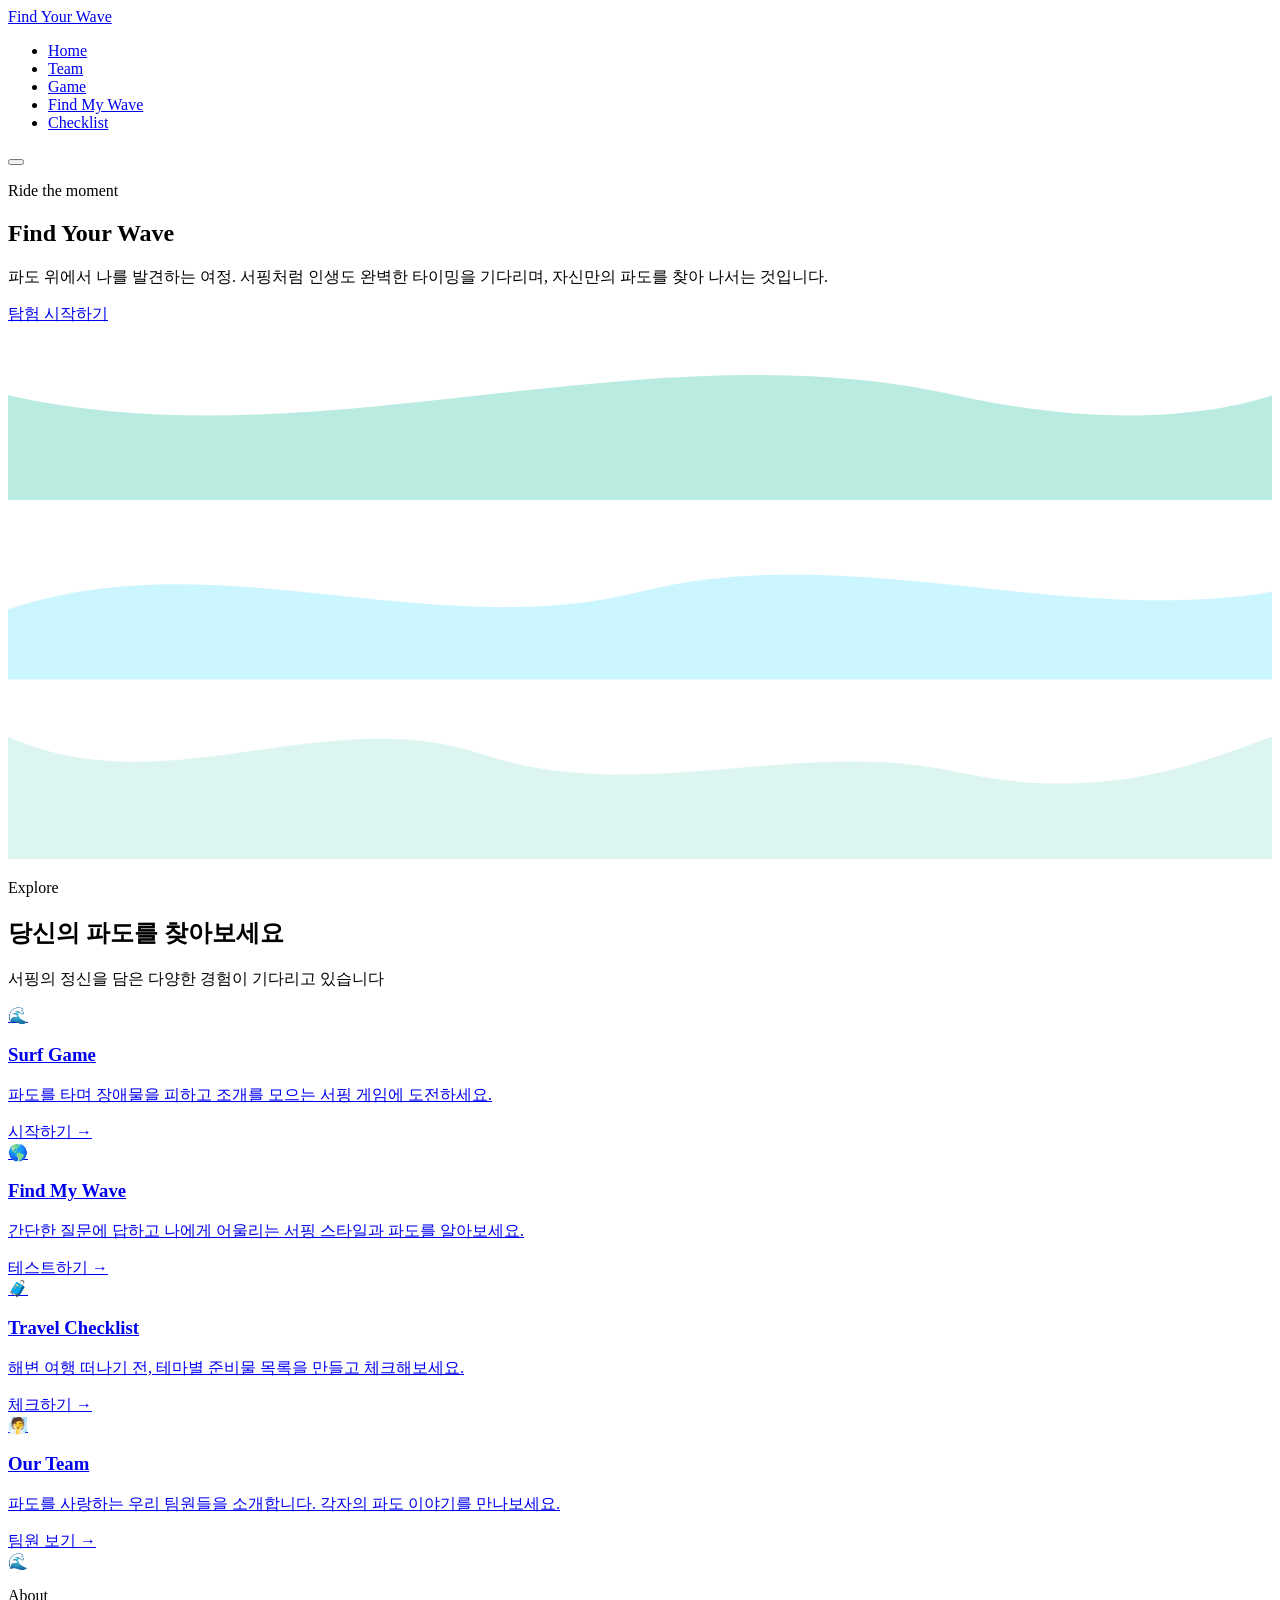
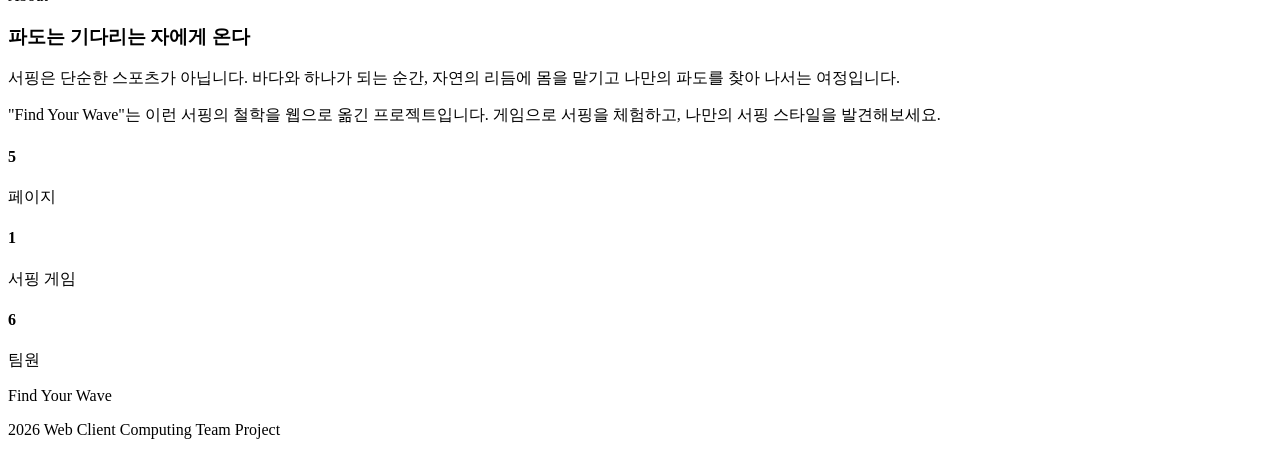
==== index.html @ 276f17b8 "Add files via upload" ====
<!DOCTYPE html>
<html lang="ko">
<head>
  <meta charset="UTF-8">
  <meta name="viewport" content="width=device-width, initial-scale=1.0">
  <title>Find Your Wave</title>
  <link rel="stylesheet" href="css/style.css">
</head>
<body>

  <!-- Navigation -->
  <nav class="navbar">
    <a href="index.html" class="nav-logo">Find Your Wave</a>
    <ul class="nav-links">
      <li><a href="index.html" class="active">Home</a></li>
      <li><a href="team.html">Team</a></li>
      <li><a href="game.html">Game</a></li>
      <li><a href="form.html">Find My Wave</a></li>
      <li><a href="checklist.html">Checklist</a></li>
    </ul>
    <button class="hamburger" aria-label="메뉴 열기">
      <span></span>
      <span></span>
      <span></span>
    </button>
  </nav>

  <!-- Hero -->
  <section class="hero">
    <div class="hero-content">
      <p class="hero-subtitle">Ride the moment</p>
      <h1 class="hero-title">Find Your Wave</h1>
      <p class="hero-desc">
        파도 위에서 나를 발견하는 여정. 서핑처럼 인생도 완벽한 타이밍을 기다리며, 자신만의 파도를 찾아 나서는 것입니다.
      </p>
      <a href="#explore" class="hero-cta">탐험 시작하기</a>
    </div>
    <div class="wave-container">
      <div class="wave">
        <svg viewBox="0 0 1440 200" preserveAspectRatio="none">
          <path fill="rgba(26,188,156,0.3)" d="M0,80 C360,160 720,0 1080,80 C1260,120 1380,100 1440,80 L1440,200 L0,200 Z"/>
        </svg>
      </div>
      <div class="wave">
        <svg viewBox="0 0 1440 200" preserveAspectRatio="none">
          <path fill="rgba(0,210,255,0.2)" d="M0,120 C240,40 480,160 720,100 C960,40 1200,140 1440,100 L1440,200 L0,200 Z"/>
        </svg>
      </div>
      <div class="wave">
        <svg viewBox="0 0 1440 200" preserveAspectRatio="none">
          <path fill="rgba(26,188,156,0.15)" d="M0,60 C180,140 360,20 540,80 C720,140 900,60 1080,100 C1260,140 1380,80 1440,60 L1440,200 L0,200 Z"/>
        </svg>
      </div>
    </div>
  </section>

  <!-- Features -->
  <section class="features" id="explore">
    <div class="section">
      <div class="section-header">
        <p class="section-tag">Explore</p>
        <h2 class="section-title">당신의 파도를 찾아보세요</h2>
        <p class="section-desc">서핑의 정신을 담은 다양한 경험이 기다리고 있습니다</p>
      </div>
      <div class="feature-grid">
        <a href="game.html" class="feature-card">
          <div class="feature-icon">&#127754;</div>
          <h3>Surf Game</h3>
          <p>파도를 타며 장애물을 피하고 조개를 모으는 서핑 게임에 도전하세요.</p>
          <span class="feature-link">시작하기 &rarr;</span>
        </a>
        <a href="form.html" class="feature-card">
          <div class="feature-icon">&#127758;</div>
          <h3>Find My Wave</h3>
          <p>간단한 질문에 답하고 나에게 어울리는 서핑 스타일과 파도를 알아보세요.</p>
          <span class="feature-link">테스트하기 &rarr;</span>
        </a>
        <a href="checklist.html" class="feature-card">
          <div class="feature-icon">&#129523;</div>
          <h3>Travel Checklist</h3>
          <p>해변 여행 떠나기 전, 테마별 준비물 목록을 만들고 체크해보세요.</p>
          <span class="feature-link">체크하기 &rarr;</span>
        </a>
        <a href="team.html" class="feature-card">
          <div class="feature-icon">&#129494;</div>
          <h3>Our Team</h3>
          <p>파도를 사랑하는 우리 팀원들을 소개합니다. 각자의 파도 이야기를 만나보세요.</p>
          <span class="feature-link">팀원 보기 &rarr;</span>
        </a>
      </div>
    </div>
  </section>

  <!-- About Section -->
  <section class="about-section">
    <div class="section">
      <div class="about-content">
        <div class="about-visual">
          <div class="about-visual-text">&#127754;</div>
        </div>
        <div class="about-text">
          <p class="section-tag">About</p>
          <h3>파도는 기다리는 자에게 온다</h3>
          <p>
            서핑은 단순한 스포츠가 아닙니다. 바다와 하나가 되는 순간, 자연의 리듬에 몸을 맡기고 나만의 파도를 찾아 나서는 여정입니다.
          </p>
          <p>
            "Find Your Wave"는 이런 서핑의 철학을 웹으로 옮긴 프로젝트입니다. 게임으로 서핑을 체험하고, 나만의 서핑 스타일을 발견해보세요.
          </p>
          <div class="about-stats">
            <div class="stat-item">
              <h4>5</h4>
              <p>페이지</p>
            </div>
            <div class="stat-item">
              <h4>1</h4>
              <p>서핑 게임</p>
            </div>
            <div class="stat-item">
              <h4>6</h4>
              <p>팀원</p>
            </div>
          </div>
        </div>
      </div>
    </div>
  </section>

  <!-- Footer -->
  <footer class="footer">
    <p class="footer-logo">Find Your Wave</p>
    <p class="footer-text">2026 Web Client Computing Team Project</p>
  </footer>

  <script>
    // Hamburger menu toggle
    const hamburger = document.querySelector('.hamburger');
    const navLinks = document.querySelector('.nav-links');

    hamburger.addEventListener('click', function () {
      hamburger.classList.toggle('active');
      navLinks.classList.toggle('open');
    });

    // Close menu on link click
    document.querySelectorAll('.nav-links a').forEach(function (link) {
      link.addEventListener('click', function () {
        hamburger.classList.remove('active');
        navLinks.classList.remove('open');
      });
    });
  </script>

</body>
</html>
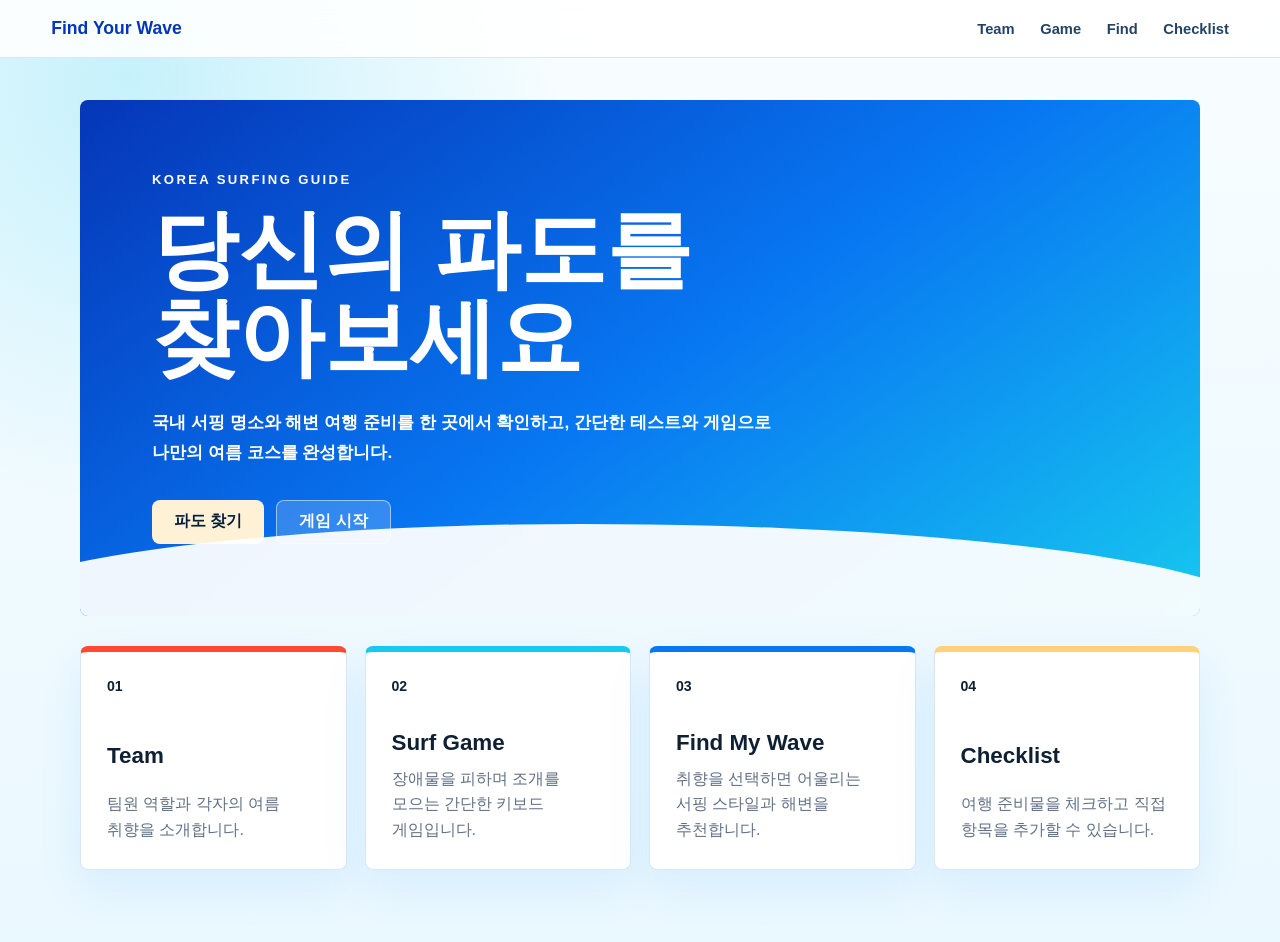
==== commit 73251ddf: "Add surfing guide project layout" ====
--- a/index.html
+++ b/index.html
@@ -3,153 +3,56 @@
 <head>
   <meta charset="UTF-8">
   <meta name="viewport" content="width=device-width, initial-scale=1.0">
-  <title>Find Your Wave</title>
-  <link rel="stylesheet" href="css/style.css">
+  <title>대한민국 서핑 가이드</title>
+  <link rel="stylesheet" href="assets/css/shared.css">
 </head>
 <body>
+  <header class="topbar">
+    <a class="brand" href="index.html">Find Your Wave</a>
+    <nav class="nav-links" aria-label="주요 메뉴">
+      <a href="pages/team.html">Team</a>
+      <a href="pages/game.html">Game</a>
+      <a href="pages/form.html">Find</a>
+      <a href="pages/checklist.html">Checklist</a>
+    </nav>
+  </header>
 
-  <!-- Navigation -->
-  <nav class="navbar">
-    <a href="index.html" class="nav-logo">Find Your Wave</a>
-    <ul class="nav-links">
-      <li><a href="index.html" class="active">Home</a></li>
-      <li><a href="team.html">Team</a></li>
-      <li><a href="game.html">Game</a></li>
-      <li><a href="form.html">Find My Wave</a></li>
-      <li><a href="checklist.html">Checklist</a></li>
-    </ul>
-    <button class="hamburger" aria-label="메뉴 열기">
-      <span></span>
-      <span></span>
-      <span></span>
-    </button>
-  </nav>
+  <main class="shell home-shell">
+    <section class="hero-panel">
+      <p class="eyebrow">Korea Surfing Guide</p>
+      <h1>당신의 파도를 찾아보세요</h1>
+      <p>
+        국내 서핑 명소와 해변 여행 준비를 한 곳에서 확인하고,
+        간단한 테스트와 게임으로 나만의 여름 코스를 완성합니다.
+      </p>
+      <div class="hero-actions">
+        <a class="primary-btn" href="pages/form.html">파도 찾기</a>
+        <a class="ghost-btn" href="pages/game.html">게임 시작</a>
+      </div>
+    </section>
 
-  <!-- Hero -->
-  <section class="hero">
-    <div class="hero-content">
-      <p class="hero-subtitle">Ride the moment</p>
-      <h1 class="hero-title">Find Your Wave</h1>
-      <p class="hero-desc">
-        파도 위에서 나를 발견하는 여정. 서핑처럼 인생도 완벽한 타이밍을 기다리며, 자신만의 파도를 찾아 나서는 것입니다.
-      </p>
-      <a href="#explore" class="hero-cta">탐험 시작하기</a>
-    </div>
-    <div class="wave-container">
-      <div class="wave">
-        <svg viewBox="0 0 1440 200" preserveAspectRatio="none">
-          <path fill="rgba(26,188,156,0.3)" d="M0,80 C360,160 720,0 1080,80 C1260,120 1380,100 1440,80 L1440,200 L0,200 Z"/>
-        </svg>
-      </div>
-      <div class="wave">
-        <svg viewBox="0 0 1440 200" preserveAspectRatio="none">
-          <path fill="rgba(0,210,255,0.2)" d="M0,120 C240,40 480,160 720,100 C960,40 1200,140 1440,100 L1440,200 L0,200 Z"/>
-        </svg>
-      </div>
-      <div class="wave">
-        <svg viewBox="0 0 1440 200" preserveAspectRatio="none">
-          <path fill="rgba(26,188,156,0.15)" d="M0,60 C180,140 360,20 540,80 C720,140 900,60 1080,100 C1260,140 1380,80 1440,60 L1440,200 L0,200 Z"/>
-        </svg>
-      </div>
-    </div>
-  </section>
-
-  <!-- Features -->
-  <section class="features" id="explore">
-    <div class="section">
-      <div class="section-header">
-        <p class="section-tag">Explore</p>
-        <h2 class="section-title">당신의 파도를 찾아보세요</h2>
-        <p class="section-desc">서핑의 정신을 담은 다양한 경험이 기다리고 있습니다</p>
-      </div>
-      <div class="feature-grid">
-        <a href="game.html" class="feature-card">
-          <div class="feature-icon">&#127754;</div>
-          <h3>Surf Game</h3>
-          <p>파도를 타며 장애물을 피하고 조개를 모으는 서핑 게임에 도전하세요.</p>
-          <span class="feature-link">시작하기 &rarr;</span>
-        </a>
-        <a href="form.html" class="feature-card">
-          <div class="feature-icon">&#127758;</div>
-          <h3>Find My Wave</h3>
-          <p>간단한 질문에 답하고 나에게 어울리는 서핑 스타일과 파도를 알아보세요.</p>
-          <span class="feature-link">테스트하기 &rarr;</span>
-        </a>
-        <a href="checklist.html" class="feature-card">
-          <div class="feature-icon">&#129523;</div>
-          <h3>Travel Checklist</h3>
-          <p>해변 여행 떠나기 전, 테마별 준비물 목록을 만들고 체크해보세요.</p>
-          <span class="feature-link">체크하기 &rarr;</span>
-        </a>
-        <a href="team.html" class="feature-card">
-          <div class="feature-icon">&#129494;</div>
-          <h3>Our Team</h3>
-          <p>파도를 사랑하는 우리 팀원들을 소개합니다. 각자의 파도 이야기를 만나보세요.</p>
-          <span class="feature-link">팀원 보기 &rarr;</span>
-        </a>
-      </div>
-    </div>
-  </section>
-
-  <!-- About Section -->
-  <section class="about-section">
-    <div class="section">
-      <div class="about-content">
-        <div class="about-visual">
-          <div class="about-visual-text">&#127754;</div>
-        </div>
-        <div class="about-text">
-          <p class="section-tag">About</p>
-          <h3>파도는 기다리는 자에게 온다</h3>
-          <p>
-            서핑은 단순한 스포츠가 아닙니다. 바다와 하나가 되는 순간, 자연의 리듬에 몸을 맡기고 나만의 파도를 찾아 나서는 여정입니다.
-          </p>
-          <p>
-            "Find Your Wave"는 이런 서핑의 철학을 웹으로 옮긴 프로젝트입니다. 게임으로 서핑을 체험하고, 나만의 서핑 스타일을 발견해보세요.
-          </p>
-          <div class="about-stats">
-            <div class="stat-item">
-              <h4>5</h4>
-              <p>페이지</p>
-            </div>
-            <div class="stat-item">
-              <h4>1</h4>
-              <p>서핑 게임</p>
-            </div>
-            <div class="stat-item">
-              <h4>6</h4>
-              <p>팀원</p>
-            </div>
-          </div>
-        </div>
-      </div>
-    </div>
-  </section>
-
-  <!-- Footer -->
-  <footer class="footer">
-    <p class="footer-logo">Find Your Wave</p>
-    <p class="footer-text">2026 Web Client Computing Team Project</p>
-  </footer>
-
-  <script>
-    // Hamburger menu toggle
-    const hamburger = document.querySelector('.hamburger');
-    const navLinks = document.querySelector('.nav-links');
-
-    hamburger.addEventListener('click', function () {
-      hamburger.classList.toggle('active');
-      navLinks.classList.toggle('open');
-    });
-
-    // Close menu on link click
-    document.querySelectorAll('.nav-links a').forEach(function (link) {
-      link.addEventListener('click', function () {
-        hamburger.classList.remove('active');
-        navLinks.classList.remove('open');
-      });
-    });
-  </script>
-
+    <section class="menu-grid" aria-label="페이지 바로가기">
+      <a class="feature-card coral" href="pages/team.html">
+        <span>01</span>
+        <h2>Team</h2>
+        <p>팀원 역할과 각자의 여름 취향을 소개합니다.</p>
+      </a>
+      <a class="feature-card cyan" href="pages/game.html">
+        <span>02</span>
+        <h2>Surf Game</h2>
+        <p>장애물을 피하며 조개를 모으는 간단한 키보드 게임입니다.</p>
+      </a>
+      <a class="feature-card blue" href="pages/form.html">
+        <span>03</span>
+        <h2>Find My Wave</h2>
+        <p>취향을 선택하면 어울리는 서핑 스타일과 해변을 추천합니다.</p>
+      </a>
+      <a class="feature-card cream" href="pages/checklist.html">
+        <span>04</span>
+        <h2>Checklist</h2>
+        <p>여행 준비물을 체크하고 직접 항목을 추가할 수 있습니다.</p>
+      </a>
+    </section>
+  </main>
 </body>
 </html>
--- a/assets/css/shared.css
+++ b/assets/css/shared.css
@@ -0,0 +1,601 @@
+:root {
+  --navy: #0536b8;
+  --blue: #0877f2;
+  --sky: #17c8ef;
+  --coral: #ff4a32;
+  --pink: #ff8c91;
+  --cream: #fff1d6;
+  --ink: #102033;
+  --muted: #617084;
+  --line: #d9e6f6;
+  --paper: #ffffff;
+  --sea: #eaf9ff;
+}
+
+* {
+  box-sizing: border-box;
+}
+
+html {
+  scroll-behavior: smooth;
+}
+
+body {
+  min-height: 100vh;
+  margin: 0;
+  color: var(--ink);
+  font-family: Arial, "Noto Sans KR", sans-serif;
+  background:
+    radial-gradient(circle at 10% 8%, rgba(23, 200, 239, 0.22), transparent 30%),
+    linear-gradient(180deg, #f8fdff 0%, #eaf8ff 100%);
+}
+
+a {
+  color: inherit;
+  text-decoration: none;
+}
+
+button,
+input {
+  font: inherit;
+}
+
+.topbar {
+  position: sticky;
+  top: 0;
+  z-index: 10;
+  display: flex;
+  align-items: center;
+  justify-content: space-between;
+  gap: 20px;
+  padding: 18px clamp(18px, 4vw, 56px);
+  background: rgba(255, 255, 255, 0.88);
+  border-bottom: 1px solid rgba(5, 54, 184, 0.12);
+  backdrop-filter: blur(14px);
+}
+
+.brand {
+  color: var(--navy);
+  font-size: 1.1rem;
+  font-weight: 900;
+}
+
+.nav-links {
+  display: flex;
+  align-items: center;
+  gap: clamp(12px, 2vw, 28px);
+  color: #244364;
+  font-size: 0.92rem;
+  font-weight: 800;
+}
+
+.nav-links a:hover,
+.nav-links a.active {
+  color: var(--blue);
+}
+
+.shell {
+  width: min(1120px, calc(100% - 32px));
+  margin: 0 auto;
+  padding: 42px 0 72px;
+}
+
+.home-shell {
+  display: grid;
+  gap: 30px;
+}
+
+.hero-panel {
+  position: relative;
+  overflow: hidden;
+  min-height: 430px;
+  padding: clamp(34px, 6vw, 72px);
+  color: #ffffff;
+  background: linear-gradient(145deg, var(--navy), var(--blue) 52%, var(--sky));
+  border-radius: 8px;
+}
+
+.hero-panel::after {
+  content: "";
+  position: absolute;
+  right: -6%;
+  bottom: -78px;
+  width: 118%;
+  height: 170px;
+  background: #ffffff;
+  border-radius: 48% 52% 0 0 / 58% 55% 0 0;
+  opacity: 0.94;
+}
+
+.eyebrow {
+  margin: 0 0 18px;
+  font-size: 0.82rem;
+  font-weight: 900;
+  letter-spacing: 0.18em;
+  text-transform: uppercase;
+}
+
+h1,
+h2,
+h3,
+p {
+  word-break: keep-all;
+}
+
+h1 {
+  max-width: 720px;
+  margin: 0;
+  font-size: clamp(2.8rem, 7vw, 5.4rem);
+  line-height: 1.02;
+  letter-spacing: 0;
+}
+
+.hero-panel p:not(.eyebrow) {
+  max-width: 620px;
+  margin: 26px 0 0;
+  font-size: 1.08rem;
+  font-weight: 700;
+  line-height: 1.75;
+}
+
+.hero-actions {
+  display: flex;
+  flex-wrap: wrap;
+  gap: 12px;
+  margin-top: 32px;
+}
+
+.primary-btn,
+.ghost-btn,
+.small-btn {
+  display: inline-flex;
+  align-items: center;
+  justify-content: center;
+  min-height: 44px;
+  padding: 0 22px;
+  border: 0;
+  border-radius: 8px;
+  font-weight: 900;
+  cursor: pointer;
+}
+
+.primary-btn {
+  color: #071f3f;
+  background: var(--cream);
+}
+
+.ghost-btn {
+  color: #ffffff;
+  background: rgba(255, 255, 255, 0.18);
+  border: 1px solid rgba(255, 255, 255, 0.5);
+}
+
+.small-btn {
+  color: #ffffff;
+  background: var(--blue);
+}
+
+.menu-grid,
+.team-grid,
+.choice-grid,
+.spot-grid {
+  display: grid;
+  grid-template-columns: repeat(4, minmax(0, 1fr));
+  gap: 18px;
+}
+
+.feature-card,
+.member-card,
+.result-card,
+.check-panel,
+.game-panel,
+.form-panel {
+  border: 1px solid var(--line);
+  border-radius: 8px;
+  background: var(--paper);
+  box-shadow: 0 18px 46px rgba(8, 119, 242, 0.09);
+}
+
+.feature-card {
+  min-height: 210px;
+  padding: 26px;
+  display: flex;
+  flex-direction: column;
+  justify-content: space-between;
+}
+
+.feature-card span {
+  font-size: 0.88rem;
+  font-weight: 900;
+}
+
+.feature-card h2 {
+  margin: 36px 0 10px;
+  font-size: 1.4rem;
+}
+
+.feature-card p {
+  margin: 0;
+  color: var(--muted);
+  line-height: 1.6;
+}
+
+.feature-card.coral {
+  border-top: 6px solid var(--coral);
+}
+
+.feature-card.cyan {
+  border-top: 6px solid var(--sky);
+}
+
+.feature-card.blue {
+  border-top: 6px solid var(--blue);
+}
+
+.feature-card.cream {
+  border-top: 6px solid #ffd27a;
+}
+
+.page-title {
+  margin-bottom: 30px;
+}
+
+.page-title h1 {
+  color: var(--navy);
+}
+
+.page-title p {
+  max-width: 680px;
+  color: var(--muted);
+  font-size: 1.04rem;
+  line-height: 1.7;
+}
+
+.team-grid {
+  grid-template-columns: repeat(3, minmax(0, 1fr));
+}
+
+.member-card {
+  overflow: hidden;
+  min-height: 270px;
+}
+
+.member-visual {
+  height: 120px;
+  background: linear-gradient(135deg, var(--blue), var(--sky));
+}
+
+.member-card:nth-child(2n) .member-visual {
+  background: linear-gradient(135deg, var(--pink), var(--coral));
+}
+
+.member-card:nth-child(3n) .member-visual {
+  background: linear-gradient(135deg, var(--cream), var(--sky));
+}
+
+.member-body {
+  padding: 22px;
+}
+
+.member-body h2 {
+  margin: 0 0 8px;
+  font-size: 1.28rem;
+}
+
+.member-meta {
+  margin: 0 0 16px;
+  color: var(--blue);
+  font-weight: 900;
+}
+
+.member-body p {
+  margin: 0;
+  color: var(--muted);
+  line-height: 1.65;
+}
+
+.game-panel {
+  overflow: hidden;
+}
+
+.game-head {
+  display: grid;
+  grid-template-columns: repeat(4, 1fr);
+  gap: 1px;
+  color: #ffffff;
+  background: var(--navy);
+}
+
+.game-head div {
+  padding: 16px;
+  text-align: center;
+  font-weight: 900;
+}
+
+.game-board {
+  position: relative;
+  overflow: hidden;
+  height: min(68vh, 620px);
+  min-height: 430px;
+  background:
+    radial-gradient(circle at 26% 18%, rgba(255, 255, 255, 0.55), transparent 12%),
+    linear-gradient(180deg, #34d3ff 0%, #0877f2 100%);
+}
+
+.player,
+.obstacle,
+.shell-item {
+  position: absolute;
+  display: grid;
+  place-items: center;
+  width: 42px;
+  height: 42px;
+  border-radius: 8px;
+  font-size: 1.6rem;
+  user-select: none;
+}
+
+.player {
+  left: 50%;
+  bottom: 24px;
+  transform: translateX(-50%);
+  width: 58px;
+  height: 58px;
+  background: var(--cream);
+  box-shadow: 0 10px 20px rgba(0, 0, 0, 0.18);
+}
+
+.obstacle {
+  background: rgba(255, 255, 255, 0.32);
+}
+
+.shell-item {
+  background: rgba(255, 241, 214, 0.92);
+}
+
+.game-message {
+  position: absolute;
+  inset: 0;
+  display: grid;
+  place-items: center;
+  padding: 24px;
+  color: #ffffff;
+  text-align: center;
+  background: rgba(5, 54, 184, 0.34);
+}
+
+.game-message.is-hidden {
+  display: none;
+}
+
+.message-card {
+  width: min(420px, 100%);
+  padding: 26px;
+  border-radius: 8px;
+  background: rgba(255, 255, 255, 0.94);
+  color: var(--ink);
+}
+
+.message-card h2 {
+  margin: 0 0 10px;
+}
+
+.message-card p {
+  color: var(--muted);
+  line-height: 1.6;
+}
+
+.form-panel {
+  padding: clamp(22px, 4vw, 38px);
+}
+
+.question {
+  margin-bottom: 28px;
+}
+
+.question h2 {
+  margin: 0 0 14px;
+  font-size: 1.16rem;
+}
+
+.choice-grid {
+  grid-template-columns: repeat(3, minmax(0, 1fr));
+}
+
+.choice-card {
+  min-height: 92px;
+  padding: 18px;
+  border: 2px solid var(--line);
+  border-radius: 8px;
+  background: #ffffff;
+  color: var(--ink);
+  font-weight: 900;
+  text-align: left;
+  cursor: pointer;
+}
+
+.choice-card.is-selected {
+  border-color: var(--blue);
+  background: #eaf5ff;
+}
+
+.result-card {
+  margin-top: 26px;
+  padding: 26px;
+}
+
+.result-card h2 {
+  margin: 0 0 12px;
+  color: var(--navy);
+}
+
+.result-card p {
+  margin: 0;
+  color: var(--muted);
+  line-height: 1.7;
+}
+
+.spot-grid {
+  grid-template-columns: repeat(3, minmax(0, 1fr));
+  margin-top: 18px;
+}
+
+.spot {
+  padding: 18px;
+  border-radius: 8px;
+  background: var(--sea);
+}
+
+.spot strong {
+  display: block;
+  margin-bottom: 6px;
+}
+
+.check-layout {
+  display: grid;
+  grid-template-columns: 280px 1fr;
+  gap: 20px;
+}
+
+.theme-list,
+.check-panel {
+  padding: 22px;
+}
+
+.theme-list {
+  display: grid;
+  gap: 12px;
+  align-content: start;
+}
+
+.theme-btn {
+  min-height: 64px;
+  border: 2px solid var(--line);
+  border-radius: 8px;
+  background: #ffffff;
+  color: var(--ink);
+  font-weight: 900;
+  text-align: left;
+  cursor: pointer;
+}
+
+.theme-btn.is-selected {
+  border-color: var(--blue);
+  background: #eaf5ff;
+}
+
+.progress {
+  height: 12px;
+  margin: 12px 0 22px;
+  overflow: hidden;
+  border-radius: 999px;
+  background: #dcecff;
+}
+
+.progress span {
+  display: block;
+  width: 0;
+  height: 100%;
+  background: linear-gradient(90deg, var(--blue), var(--sky));
+  transition: width 0.25s ease;
+}
+
+.check-list {
+  display: grid;
+  gap: 10px;
+  margin: 0 0 20px;
+  padding: 0;
+  list-style: none;
+}
+
+.check-list label {
+  display: flex;
+  align-items: center;
+  gap: 12px;
+  min-height: 46px;
+  padding: 10px 12px;
+  border: 1px solid var(--line);
+  border-radius: 8px;
+  background: #ffffff;
+}
+
+.check-list input:checked + span {
+  color: var(--muted);
+  text-decoration: line-through;
+}
+
+.add-row {
+  display: flex;
+  gap: 10px;
+}
+
+.add-row input {
+  flex: 1;
+  min-width: 0;
+  min-height: 44px;
+  padding: 0 14px;
+  border: 1px solid var(--line);
+  border-radius: 8px;
+}
+
+.panel-actions {
+  display: flex;
+  flex-wrap: wrap;
+  gap: 10px;
+  margin-top: 14px;
+}
+
+.danger-btn {
+  color: #ffffff;
+  background: var(--coral);
+}
+
+@media (max-width: 900px) {
+  .topbar {
+    align-items: flex-start;
+    flex-direction: column;
+  }
+
+  .nav-links {
+    width: 100%;
+    overflow-x: auto;
+    padding-bottom: 4px;
+  }
+
+  .menu-grid,
+  .team-grid,
+  .choice-grid,
+  .spot-grid {
+    grid-template-columns: repeat(2, minmax(0, 1fr));
+  }
+
+  .check-layout {
+    grid-template-columns: 1fr;
+  }
+}
+
+@media (max-width: 560px) {
+  .shell {
+    width: min(100% - 24px, 1120px);
+    padding-top: 28px;
+  }
+
+  .hero-panel {
+    min-height: 390px;
+  }
+
+  .menu-grid,
+  .team-grid,
+  .choice-grid,
+  .spot-grid {
+    grid-template-columns: 1fr;
+  }
+
+  .game-head {
+    grid-template-columns: repeat(2, 1fr);
+  }
+
+  .add-row {
+    flex-direction: column;
+  }
+}
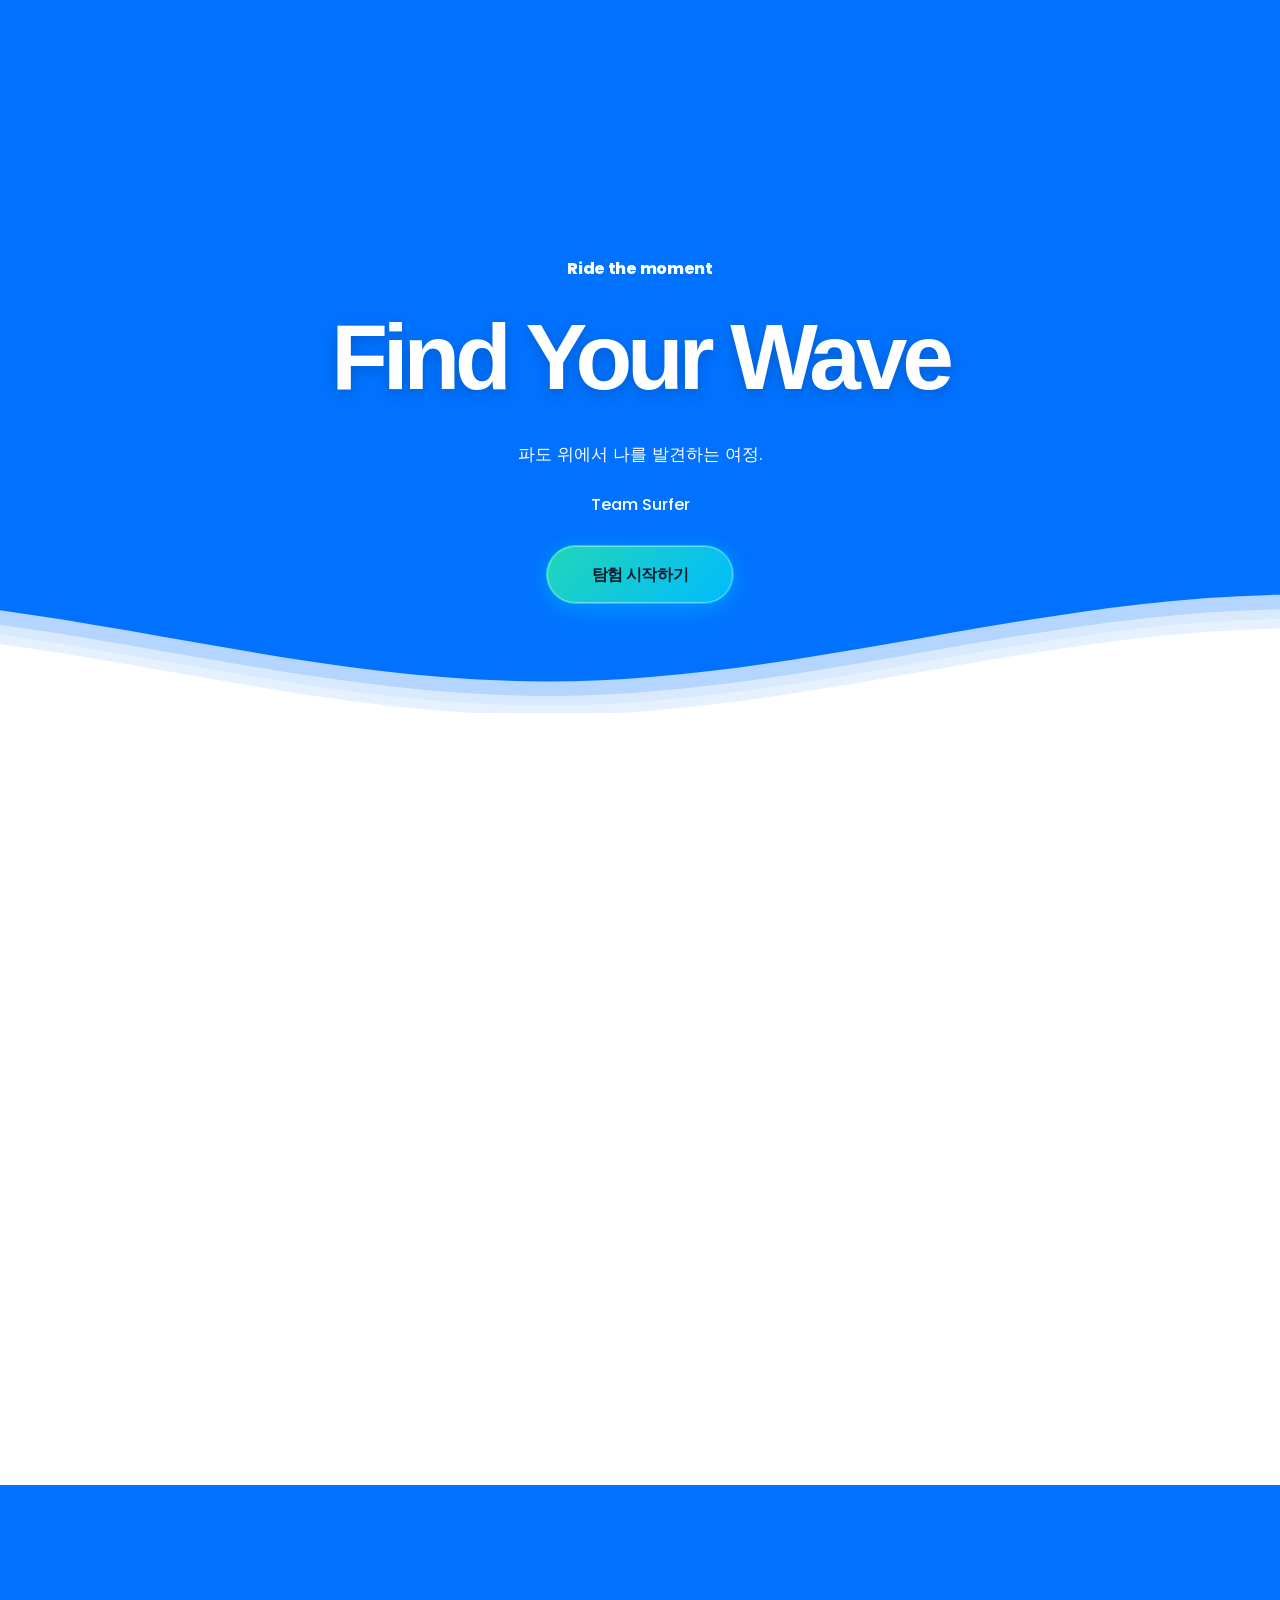
==== commit f351f187: "홈/게임 수정" ====
--- a/index.html
+++ b/index.html
@@ -1,58 +1,104 @@
 <!DOCTYPE html>
 <html lang="ko">
 <head>
-  <meta charset="UTF-8">
-  <meta name="viewport" content="width=device-width, initial-scale=1.0">
-  <title>대한민국 서핑 가이드</title>
-  <link rel="stylesheet" href="assets/css/shared.css">
+    <meta charset="UTF-8">
+    <meta name="viewport" content="width=device-width, initial-scale=1.0">
+    <title>대한민국 서핑 가이드 | 팀 Surfer</title>
+    <link rel="stylesheet" href="assets/css/index.css">
 </head>
 <body>
-  <header class="topbar">
-    <a class="brand" href="index.html">Find Your Wave</a>
-    <nav class="nav-links" aria-label="주요 메뉴">
-      <a href="pages/team.html">Team</a>
-      <a href="pages/game.html">Game</a>
-      <a href="pages/form.html">Find</a>
-      <a href="pages/checklist.html">Checklist</a>
+    <nav id="main-nav">
+        
     </nav>
-  </header>
 
-  <main class="shell home-shell">
-    <section class="hero-panel">
-      <p class="eyebrow">Korea Surfing Guide</p>
-      <h1>당신의 파도를 찾아보세요</h1>
-      <p>
-        국내 서핑 명소와 해변 여행 준비를 한 곳에서 확인하고,
-        간단한 테스트와 게임으로 나만의 여름 코스를 완성합니다.
-      </p>
-      <div class="hero-actions">
-        <a class="primary-btn" href="pages/form.html">파도 찾기</a>
-        <a class="ghost-btn" href="pages/game.html">게임 시작</a>
-      </div>
+    <div class="wave-wrapper" id="wave-container">
+        <svg class="waves" xmlns="http://www.w3.org/2000/svg" viewBox="0 24 150 28" preserveAspectRatio="none" shape-rendering="auto">
+            <defs>
+                <path id="gentle-wave" d="M-160 44c30 0 58-18 88-18s 58 18 88 18 58-18 88-18 58 18 88 18 v44h-352z" />
+            </defs>
+            <g class="parallax">
+                <use href="#gentle-wave" x="48" y="0" fill="rgba(255,255,255,0.7)" />
+                <use href="#gentle-wave" x="48" y="3" fill="rgba(255,255,255,0.5)" />
+                <use href="#gentle-wave" x="48" y="5" fill="rgba(255,255,255,0.3)" />
+                <use href="#gentle-wave" x="48" y="7" fill="#fff" />
+            </g>
+        </svg>
+        <div class="wave-filler"></div>
+    </div>
+
+    <section class="content-section" id="hero-text">
+        <p class="hero-kicker">Ride the moment</p>
+
+        <h1>Find Your Wave</h1>
+
+        <p class="hero-desc">
+            파도 위에서 나를 발견하는 여정.        </p>
+
+        <p class="team-name">Team Surfer</p>
+
+        <button id="explore-btn" class="explore-btn" type="button">
+            탐험 시작하기
+        </button>
     </section>
 
-    <section class="menu-grid" aria-label="페이지 바로가기">
-      <a class="feature-card coral" href="pages/team.html">
-        <span>01</span>
-        <h2>Team</h2>
-        <p>팀원 역할과 각자의 여름 취향을 소개합니다.</p>
-      </a>
-      <a class="feature-card cyan" href="pages/game.html">
-        <span>02</span>
-        <h2>Surf Game</h2>
-        <p>장애물을 피하며 조개를 모으는 간단한 키보드 게임입니다.</p>
-      </a>
-      <a class="feature-card blue" href="pages/form.html">
-        <span>03</span>
-        <h2>Find My Wave</h2>
-        <p>취향을 선택하면 어울리는 서핑 스타일과 해변을 추천합니다.</p>
-      </a>
-      <a class="feature-card cream" href="pages/checklist.html">
-        <span>04</span>
-        <h2>Checklist</h2>
-        <p>여행 준비물을 체크하고 직접 항목을 추가할 수 있습니다.</p>
-      </a>
+    <section id="menu-buttons" class="explore-section" aria-label="연결 페이지 메뉴">
+        <p class="section-kicker">EXPLORE</p>
+
+        <h2 class="menu-title">당신의 파도를 찾아보세요</h2>
+
+        <p class="menu-subtitle">
+            "Find Your Wave"로 서핑을 체험하고, 국내 다양한 해변 명소들과 나만의 서핑 스타일을 발견해보세요.
+        </p>
+
+        <div class="card-grid">
+            <a class="menu-card" href="pages/team.html">
+                <h3>Team</h3>
+                <p>프로젝트를 함께 만든 팀원들을 소개합니다.</p>
+                <span>팀원 소개 →</span>
+            </a>
+
+            <a class="menu-card" href="pages/game.html">
+                <h3>Surf Game</h3>
+                <p>파도를 타며 장애물을 피하고 조개를 모으는 서핑 게임에 도전하세요.</p>
+                <span>시작하기 →</span>
+            </a>
+
+            <a class="menu-card" href="pages/form.html">
+                <h3>Find Your Wave</h3>
+                <p>간단한 질문에 답하고 나에게 어울리는 서핑 스타일과 파도를 알아보세요.</p>
+                <span>테스트하기 →</span>
+            </a>
+
+            <a class="menu-card" href="pages/checklist.html">
+                <h3>Checklist</h3>
+                <p>서핑 여행 전 빠뜨린 준비물이 없는지 여행 모드에 맞춰 확인해보세요.</p>
+                <span>확인하기 →</span>
+            </a>
+        </div>
+
+        <section class="about-section" id="about" aria-label="국내 서핑 해변 소개">
+            <p class="section-kicker">ABOUT</p>
+            <h2 class="about-title">국내 서핑 해변 소개</h2>
+            <p class="about-subtitle">파도를 즐기기 좋은 대한민국 대표 해변들을 만나보세요</p>
+            <div class="beach-gallery">
+                <article class="gallery-card">
+                    <img src="assets/images/해운대 해수욕장.jpg" alt="해운대 해수욕장" loading="lazy">
+                    <div class="gallery-info">
+                        <h3>해운대 해수욕장</h3>
+                        <p>부산을 대표하는 국내 최대 규모의 해수욕장으로, 초보자부터 숙련된 서퍼까지 모두가 즐길 수 있는 최고의 서핑 스팟입니다.<br>주변에 서핑 스쿨과 장비 대여점이 밀집해 있어 언제든 손쉽게 서핑을 체험할 수 있습니다.</p>
+                    </div>
+                </article>
+                <article class="gallery-card">
+                    <img src="assets/images/협재 해변.jpg" alt="협재 해변" loading="lazy">
+                    <div class="gallery-info">
+                        <h3>협재 해변</h3>
+                        <p>제주도의 투명한 에메랄드빛 바다와 새하얀 산호 백사장이 펼쳐지는 아름다운 해변으로, 완만한 파도 덕분에 서핑 입문자에게 특히 인기가 높습니다.<br>해변 앞 비양도의 이국적인 풍경과 황금빛 낙조가 어우러져 서핑 이후에도 특별한 시간을 선사합니다.</p>
+                    </div>
+                </article>
+            </div>
+        </section>
     </section>
-  </main>
+
+    <script src="assets/js/index.js"></script>
 </body>
 </html>
--- a/assets/css/index.css
+++ b/assets/css/index.css
@@ -0,0 +1,602 @@
+@import url('https://fonts.googleapis.com/css2?family=Poppins:wght@400;500;700;800;900&display=swap');
+
+body,
+html {
+    margin: 0;
+    padding: 0;
+    width: 100%;
+    height: 200vh;
+    font-family: 'Poppins', 'Pretendard', 'Noto Sans KR', Arial, sans-serif;
+    background-color: #0072FF;
+    overflow-x: hidden;
+    scroll-behavior: smooth;
+    transition: background-color 0.8s ease;
+}
+
+body.scrolled {
+    background-color: #ffffff;
+}
+
+
+nav {
+    position: fixed;
+    top: 0;
+    left: 0;
+    width: 100%;
+    padding: 24px 0;
+    z-index: 20;
+
+    display: flex;
+    justify-content: center;
+    align-items: center;
+    gap: 44px;
+
+    color: #0072FF;
+    opacity: 0;
+    visibility: hidden;
+    transform: translateY(-16px);
+    pointer-events: none;
+
+    transition:
+        opacity 0.45s ease,
+        visibility 0.45s ease,
+        transform 0.45s ease,
+        color 0.45s ease;
+}
+
+body.scrolled nav {
+    opacity: 1;
+    visibility: visible;
+    transform: translateY(0);
+    pointer-events: auto;
+}
+
+nav a {
+    text-decoration: none;
+    color: inherit;
+    font-weight: 800;
+    font-size: 0.95rem;
+    letter-spacing: 0.03em;
+    transition: color 0.25s ease;
+}
+
+nav a:hover {
+    color: #00BBFF;
+}
+
+
+.wave-wrapper {
+    position: fixed;
+    bottom: -100%;
+    left: 0;
+    width: 100%;
+    height: 100vh;
+    display: flex;
+    flex-direction: column;
+    z-index: 1;
+    pointer-events: none;
+    transition: bottom 1.5s cubic-bezier(0.22, 1, 0.36, 1);
+}
+
+.wave-wrapper.on-load {
+    bottom: -65%;
+}
+
+.wave-wrapper.fill-screen {
+    bottom: 0;
+}
+
+.waves {
+    position: relative;
+    width: 100%;
+    height: 15vh;
+    min-height: 100px;
+    margin-bottom: -7px;
+}
+
+.wave-filler {
+    flex: 1;
+    background-color: #ffffff;
+}
+
+.parallax > use {
+    animation: move-forever 25s cubic-bezier(.55, .5, .45, .5) infinite;
+}
+
+.parallax > use:nth-child(1) {
+    animation-delay: -2s;
+    animation-duration: 7s;
+}
+
+.parallax > use:nth-child(2) {
+    animation-delay: -3s;
+    animation-duration: 10s;
+}
+
+.parallax > use:nth-child(3) {
+    animation-delay: -4s;
+    animation-duration: 13s;
+}
+
+.parallax > use:nth-child(4) {
+    animation-delay: -5s;
+    animation-duration: 20s;
+}
+
+@keyframes move-forever {
+    0% {
+        transform: translate3d(-90px, 0, 0);
+    }
+
+    100% {
+        transform: translate3d(85px, 0, 0);
+    }
+}
+
+
+.content-section {
+    position: relative;
+    z-index: 2;
+    min-height: 100vh;
+    box-sizing: border-box;
+    padding: 70px 24px 110px;
+
+    display: flex;
+    flex-direction: column;
+    justify-content: center;
+    align-items: center;
+
+    color: #ffffff;
+    text-align: center;
+    opacity: 1;
+    visibility: visible;
+    transform: translateY(0);
+
+    transition:
+        opacity 0.55s ease 0.35s,
+        visibility 0.55s ease 0.35s,
+        transform 0.55s ease 0.35s;
+}
+
+body.scrolled .content-section {
+    opacity: 0;
+    visibility: hidden;
+    transform: translateY(-18px);
+    transition-delay: 0s;
+}
+
+.hero-kicker {
+    margin: 0 0 28px;
+    font-size: 1rem;
+    font-weight: 800;
+    letter-spacing: -0.02em;
+}
+
+.content-section h1 {
+    margin: 0;
+    font-family: 'OK�⑤떒泥�', 'Ok�⑤떒泥�', 'OKDDung', 'Pretendard', 'Noto Sans KR', Arial, sans-serif;
+    font-size: clamp(3.4rem, 7.6vw, 5.8rem);
+    line-height: 1.05;
+    font-weight: 900;
+    letter-spacing: -0.055em;
+    text-shadow: 0 4px 14px rgba(0, 0, 0, 0.18);
+}
+
+.hero-desc {
+    margin: 34px 0 0;
+    max-width: 760px;
+    font-size: 1.08rem;
+    line-height: 1.65;
+    font-weight: 400;
+    word-break: keep-all;
+}
+
+.team-name {
+    margin: 24px 0 0;
+    font-size: 1rem;
+    font-weight: 500;
+}
+
+
+.explore-btn {
+    appearance: none;
+    -webkit-appearance: none;
+    position: relative;
+    overflow: hidden;
+
+    display: inline-flex;
+    justify-content: center;
+    align-items: center;
+
+    margin-top: 28px;
+    padding: 17px 46px;
+    border: none;
+    border-radius: 999px;
+
+    background: linear-gradient(135deg, #22d6b8 0%, #00BBFF 100%);
+    color: #071d2f;
+
+    font-family: inherit;
+    font-size: 1rem;
+    font-weight: 900;
+    letter-spacing: -0.02em;
+
+    cursor: pointer;
+
+    box-shadow:
+        0 0 18px rgba(0, 187, 255, 0.35),
+        0 10px 26px rgba(0, 187, 255, 0.28);
+
+    transition:
+        transform 0.25s ease,
+        box-shadow 0.25s ease,
+        filter 0.25s ease;
+}
+
+.explore-btn::before {
+    content: "";
+    position: absolute;
+    inset: 1px;
+    border-radius: inherit;
+    border: 1px solid rgba(255, 255, 255, 0.38);
+    pointer-events: none;
+}
+
+.explore-btn:hover {
+    transform: translateY(-4px);
+    box-shadow:
+        0 0 28px rgba(0, 187, 255, 0.55),
+        0 16px 34px rgba(0, 187, 255, 0.38);
+    filter: brightness(1.08);
+}
+
+.explore-btn:active {
+    transform: translateY(-1px) scale(0.98);
+}
+
+.explore-btn:focus-visible {
+    outline: 3px solid rgba(255, 255, 255, 0.75);
+    outline-offset: 5px;
+}
+
+.explore-section {
+    position: fixed;
+    inset: 0;
+    z-index: 5;
+    box-sizing: border-box;
+    padding: 72px 24px 64px;
+    overflow-y: auto;
+    scrollbar-gutter: stable;
+
+    display: flex;
+    flex-direction: column;
+    justify-content: flex-start;
+    align-items: center;
+
+    color: #111111;
+    text-align: center;
+    background: #ffffff;
+
+    opacity: 0;
+    visibility: hidden;
+    transform: translateY(26px);
+    pointer-events: none;
+
+    transition:
+        opacity 0.35s ease,
+        visibility 0.35s ease,
+        transform 0.35s ease;
+}
+
+body.scrolled .explore-section {
+    opacity: 1;
+    visibility: visible;
+    transform: translateY(0);
+    pointer-events: auto;
+
+    transition:
+        opacity 0.7s ease 0.25s,
+        visibility 0.7s ease 0.25s,
+        transform 0.7s ease 0.25s;
+}
+
+.section-kicker {
+    margin: 0 0 22px;
+    color: #0072FF;
+    font-size: 0.82rem;
+    font-weight: 900;
+    letter-spacing: 0.48em;
+}
+
+.menu-title {
+    margin: 0;
+    color: #111111;
+    font-size: clamp(2.1rem, 4.4vw, 3.25rem);
+    line-height: 1.2;
+    font-weight: 900;
+    letter-spacing: -0.045em;
+}
+
+.menu-subtitle {
+    margin: 24px 0 48px;
+    color: #444444;
+    font-size: clamp(1rem, 2vw, 1.2rem);
+    font-weight: 500;
+    word-break: keep-all;
+}
+
+.card-grid {
+    width: min(1120px, 100%);
+    display: grid;
+    grid-template-columns: repeat(4, minmax(0, 1fr));
+    gap: 28px;
+}
+
+.menu-card {
+    min-height: 230px;
+    padding: 36px 28px 32px;
+    border: 1.8px solid rgba(0, 114, 255, 0.18);
+    border-radius: 22px;
+
+    background: #ffffff;
+    color: #111111;
+    text-decoration: none;
+
+    display: flex;
+    flex-direction: column;
+    align-items: center;
+    justify-content: center;
+
+    box-shadow: 0 16px 44px rgba(0, 114, 255, 0.10);
+
+    transition:
+        transform 0.28s ease,
+        background 0.28s ease,
+        border-color 0.28s ease,
+        box-shadow 0.28s ease;
+}
+
+.menu-card:hover {
+    transform: translateY(-10px);
+    background: rgba(0, 187, 255, 0.06);
+    border-color: #00BBFF;
+    box-shadow: 0 24px 60px rgba(0, 187, 255, 0.20);
+}
+
+.menu-card h3 {
+    margin: 0 0 16px;
+    font-size: 1.32rem;
+    font-weight: 900;
+    transition: color 0.28s ease;
+}
+
+.menu-card p {
+    margin: 0 0 24px;
+    max-width: 250px;
+    color: #444444;
+    line-height: 1.7;
+    font-size: 0.98rem;
+    word-break: keep-all;
+}
+
+.menu-card span {
+    margin-top: auto;
+    color: #0072FF;
+    font-weight: 900;
+    transition:
+        color 0.28s ease,
+        transform 0.28s ease;
+}
+
+.menu-card:hover h3,
+.menu-card:hover span {
+    color: #00BBFF;
+}
+
+.menu-card:hover span {
+    transform: translateX(4px);
+}
+
+.menu-card:focus-visible {
+    outline: 3px solid rgba(0, 187, 255, 0.45);
+    outline-offset: 5px;
+}
+
+
+@media (max-width: 900px) {
+    body,
+    html {
+        height: 240vh;
+    }
+
+    nav {
+        gap: 26px;
+        padding: 18px 0;
+    }
+
+    nav a {
+        font-size: 0.86rem;
+    }
+
+    .content-section {
+        padding-inline: 20px;
+    }
+
+    .content-section h1 {
+        font-size: clamp(3rem, 12vw, 5rem);
+    }
+
+    .hero-desc {
+        font-size: 1rem;
+    }
+
+    .explore-section {
+        justify-content: flex-start;
+        overflow-y: auto;
+        padding-top: 92px;
+    }
+
+    .menu-subtitle {
+        margin-bottom: 32px;
+    }
+
+    .card-grid {
+        grid-template-columns: repeat(2, minmax(0, 1fr));
+        gap: 18px;
+        max-width: 680px;
+    }
+
+    .menu-card {
+        min-height: 170px;
+        padding: 30px 24px;
+    }
+}
+
+@media (max-width: 520px) {
+    nav {
+        gap: 18px;
+    }
+
+    nav a {
+        font-size: 0.78rem;
+    }
+
+    .hero-kicker {
+        margin-bottom: 22px;
+        font-size: 0.92rem;
+    }
+
+    .content-section h1 {
+        font-size: 3.15rem;
+    }
+
+    .hero-desc {
+        margin-top: 28px;
+        font-size: 0.94rem;
+        line-height: 1.65;
+    }
+
+    .mobile-break {
+        display: none;
+    }
+
+    .explore-btn {
+        padding: 15px 36px;
+        font-size: 0.95rem;
+    }
+
+    .section-kicker {
+        font-size: 0.75rem;
+        letter-spacing: 0.32em;
+    }
+
+    .menu-title {
+        font-size: 2.1rem;
+    }
+
+    .menu-subtitle {
+        font-size: 0.95rem;
+    }
+
+    .card-grid {
+        grid-template-columns: 1fr;
+        max-width: 480px;
+    }
+
+    .menu-card {
+        border-radius: 18px;
+    }
+}
+
+
+/* ── About Section ─────────────────────────────── */
+.about-section {
+    width: 100%;
+    margin-top: 80px;
+    text-align: center;
+}
+
+.about-title {
+    margin: 0;
+    color: #111111;
+    font-size: clamp(1.8rem, 3.6vw, 2.8rem);
+    font-weight: 900;
+    letter-spacing: -0.04em;
+}
+
+.about-subtitle {
+    margin: 18px 0 48px;
+    color: #444444;
+    font-size: clamp(0.95rem, 1.6vw, 1.1rem);
+    font-weight: 500;
+    word-break: keep-all;
+}
+
+.beach-gallery {
+    display: flex;
+    flex-direction: column;
+    align-items: center;
+    gap: 28px;
+    text-align: left;
+}
+
+.beach-gallery .gallery-card {
+    width: min(67%, 860px);
+}
+
+.gallery-card {
+    overflow: hidden;
+    border: 1.5px solid rgba(0, 114, 255, 0.14);
+    border-radius: 18px;
+    background: #ffffff;
+    box-shadow: 0 12px 36px rgba(0, 114, 255, 0.08);
+    transition:
+        transform 0.28s ease,
+        box-shadow 0.28s ease;
+}
+
+.gallery-card:hover {
+    transform: translateY(-6px);
+    box-shadow: 0 22px 52px rgba(0, 187, 255, 0.18);
+}
+
+.gallery-card img {
+    display: block;
+    width: 100%;
+    height: 720px;
+    object-fit: cover;
+}
+
+.gallery-info {
+    padding: 28px 32px 32px;
+}
+
+.gallery-info h3 {
+    margin: 0 0 12px;
+    color: #111111;
+    font-size: 1.3rem;
+    font-weight: 900;
+}
+
+.gallery-info p {
+    margin: 0;
+    color: #444444;
+    font-size: 0.98rem;
+    line-height: 1.7;
+    word-break: keep-all;
+}
+
+@media (max-width: 600px) {
+    .gallery-card {
+        flex-direction: column;
+    }
+
+    .gallery-card img {
+        width: 100%;
+        height: 200px;
+    }
+
+    .about-section {
+        margin-top: 56px;
+    }
+}
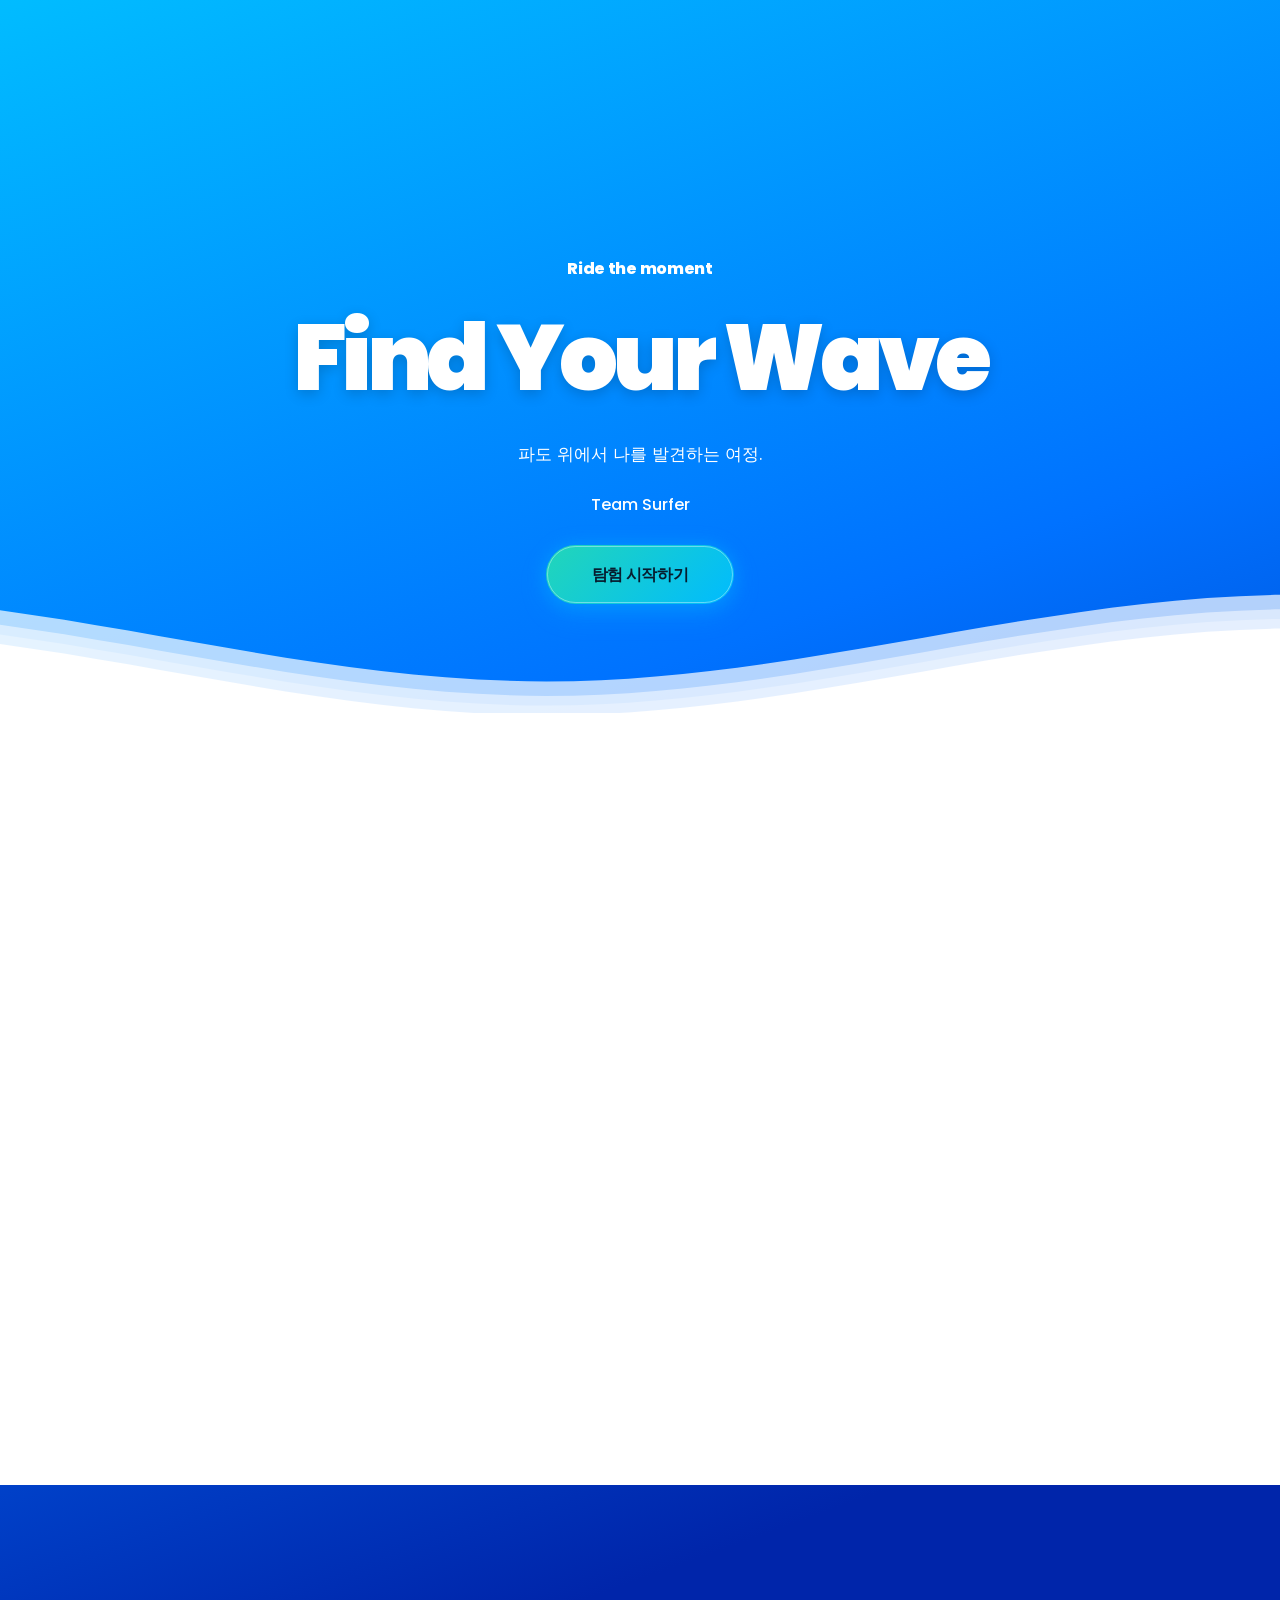
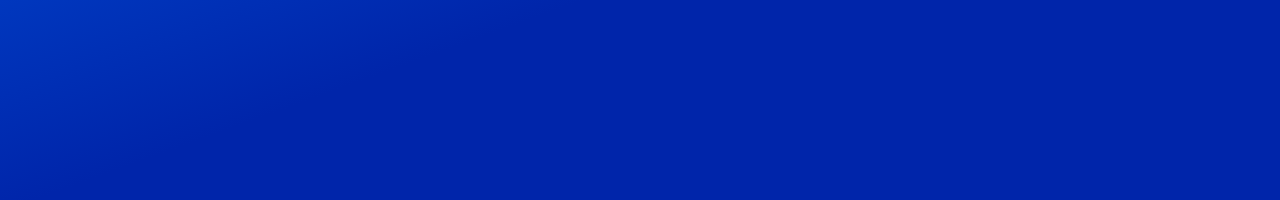
==== commit 9ec3fda3: "수정2" ====
--- a/index.html
+++ b/index.html
@@ -58,8 +58,8 @@
             </a>
 
             <a class="menu-card" href="pages/game.html">
-                <h3>Surf Game</h3>
-                <p>파도를 타며 장애물을 피하고 조개를 모으는 서핑 게임에 도전하세요.</p>
+                <h3>Surfing Game</h3>
+                <p>파도를 타며 장애물을 피하고 스탬프를 모으는 서핑 게임에 도전하세요.</p>
                 <span>시작하기 →</span>
             </a>
 
--- a/assets/css/index.css
+++ b/assets/css/index.css
@@ -7,10 +7,10 @@
     width: 100%;
     height: 200vh;
     font-family: 'Poppins', 'Pretendard', 'Noto Sans KR', Arial, sans-serif;
-    background-color: #0072FF;
+    background: linear-gradient(160deg,  #01BCFF 0%, #0072FF 40%, #0025AA 80%);
     overflow-x: hidden;
     scroll-behavior: smooth;
-    transition: background-color 0.8s ease;
+    transition: background 0.8s ease;
 }
 
 body.scrolled {
@@ -31,7 +31,7 @@
     align-items: center;
     gap: 44px;
 
-    color: #0072FF;
+    color: #0071FF;;
     opacity: 0;
     visibility: hidden;
     transform: translateY(-16px);
@@ -61,7 +61,7 @@
 }
 
 nav a:hover {
-    color: #00BBFF;
+    color: #0025AA;
 }
 
 
@@ -174,7 +174,7 @@
 
 .content-section h1 {
     margin: 0;
-    font-family: 'OK�⑤떒泥�', 'Ok�⑤떒泥�', 'OKDDung', 'Pretendard', 'Noto Sans KR', Arial, sans-serif;
+    font-family: 'Poppins', 'OKDDung', 'Pretendard', 'Noto Sans KR', Arial, sans-serif;
     font-size: clamp(3.4rem, 7.6vw, 5.8rem);
     line-height: 1.05;
     font-weight: 900;
@@ -390,7 +390,7 @@
 
 .menu-card:hover h3,
 .menu-card:hover span {
-    color: #00BBFF;
+    color: #0025aa;
 }
 
 .menu-card:hover span {
@@ -533,15 +533,12 @@
 }
 
 .beach-gallery {
-    display: flex;
-    flex-direction: column;
-    align-items: center;
+    display: grid;
+    grid-template-columns: repeat(2, 1fr);
     gap: 28px;
+    width: min(1120px, 100%);
+    margin-inline: auto;
     text-align: left;
-}
-
-.beach-gallery .gallery-card {
-    width: min(67%, 860px);
 }
 
 .gallery-card {
@@ -563,7 +560,7 @@
 .gallery-card img {
     display: block;
     width: 100%;
-    height: 720px;
+    height: 360px;
     object-fit: cover;
 }
 
@@ -586,14 +583,13 @@
     word-break: keep-all;
 }
 
-@media (max-width: 600px) {
-    .gallery-card {
-        flex-direction: column;
+@media (max-width: 700px) {
+    .beach-gallery {
+        grid-template-columns: 1fr;
     }
 
     .gallery-card img {
-        width: 100%;
-        height: 200px;
+        height: 240px;
     }
 
     .about-section {
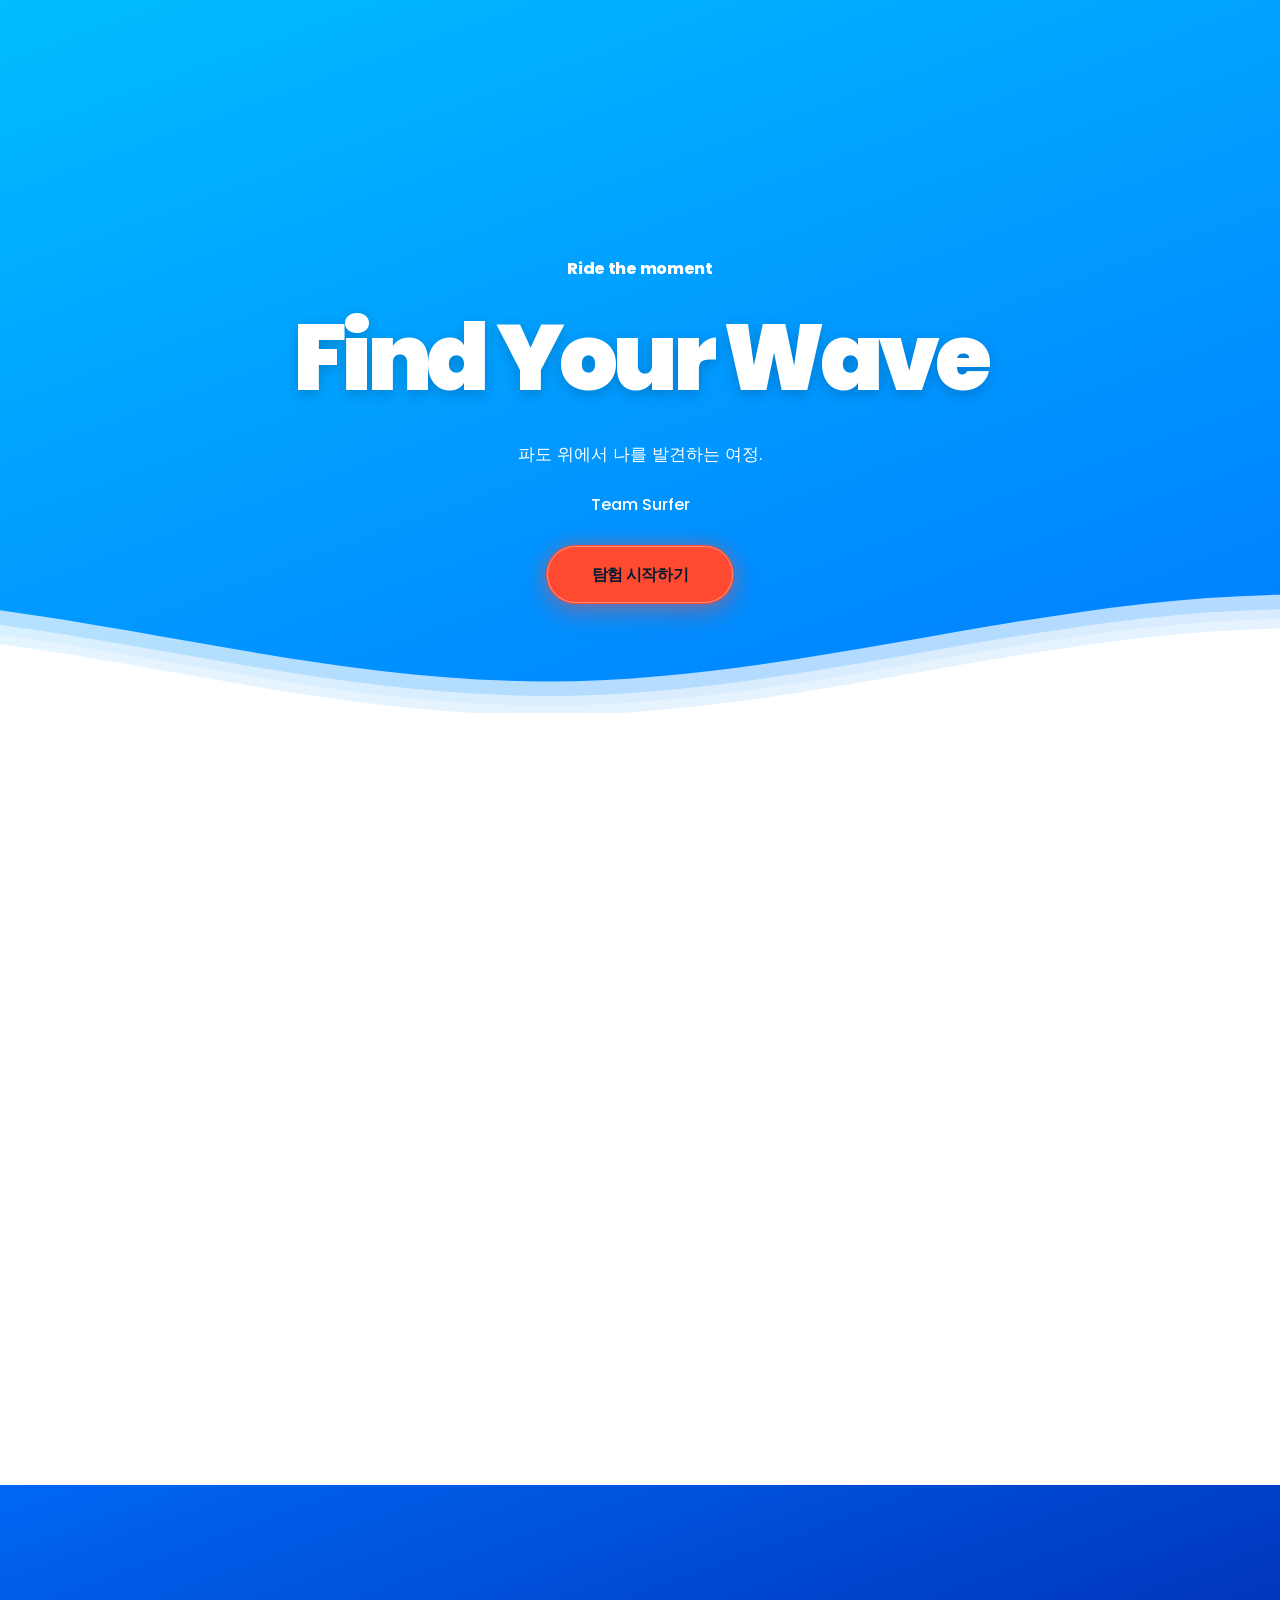
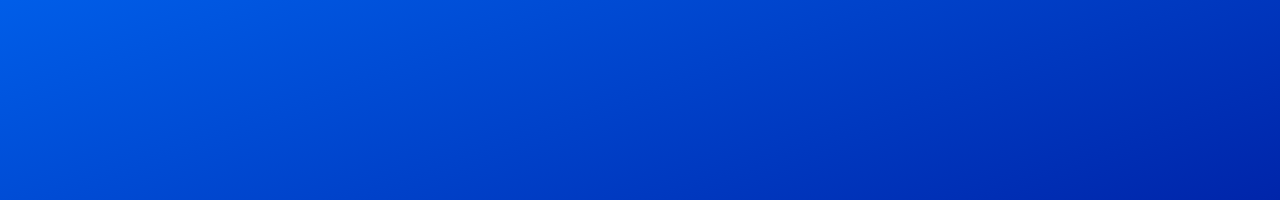
==== commit 25659d30: "수정3" ====
--- a/index.html
+++ b/index.html
@@ -82,14 +82,14 @@
             <p class="about-subtitle">파도를 즐기기 좋은 대한민국 대표 해변들을 만나보세요</p>
             <div class="beach-gallery">
                 <article class="gallery-card">
-                    <img src="assets/images/해운대 해수욕장.jpg" alt="해운대 해수욕장" loading="lazy">
+                    <img src="assets/images/haeundae-beach.jpg" alt="해운대 해수욕장" loading="lazy">
                     <div class="gallery-info">
                         <h3>해운대 해수욕장</h3>
                         <p>부산을 대표하는 국내 최대 규모의 해수욕장으로, 초보자부터 숙련된 서퍼까지 모두가 즐길 수 있는 최고의 서핑 스팟입니다.<br>주변에 서핑 스쿨과 장비 대여점이 밀집해 있어 언제든 손쉽게 서핑을 체험할 수 있습니다.</p>
                     </div>
                 </article>
                 <article class="gallery-card">
-                    <img src="assets/images/협재 해변.jpg" alt="협재 해변" loading="lazy">
+                    <img src="assets/images/hyeopjae-beach.jpg" alt="협재 해변" loading="lazy">
                     <div class="gallery-info">
                         <h3>협재 해변</h3>
                         <p>제주도의 투명한 에메랄드빛 바다와 새하얀 산호 백사장이 펼쳐지는 아름다운 해변으로, 완만한 파도 덕분에 서핑 입문자에게 특히 인기가 높습니다.<br>해변 앞 비양도의 이국적인 풍경과 황금빛 낙조가 어우러져 서핑 이후에도 특별한 시간을 선사합니다.</p>
--- a/assets/css/index.css
+++ b/assets/css/index.css
@@ -7,7 +7,7 @@
     width: 100%;
     height: 200vh;
     font-family: 'Poppins', 'Pretendard', 'Noto Sans KR', Arial, sans-serif;
-    background: linear-gradient(160deg,  #01BCFF 0%, #0072FF 40%, #0025AA 80%);
+    background: linear-gradient(160deg,  #01BCFF 0%, #0072FF 60%, #0025AA 100%);
     overflow-x: hidden;
     scroll-behavior: smooth;
     transition: background 0.8s ease;
@@ -213,7 +213,7 @@
     border: none;
     border-radius: 999px;
 
-    background: linear-gradient(135deg, #22d6b8 0%, #00BBFF 100%);
+    background: #ff4a32;
     color: #071d2f;
 
     font-family: inherit;
@@ -224,8 +224,8 @@
     cursor: pointer;
 
     box-shadow:
-        0 0 18px rgba(0, 187, 255, 0.35),
-        0 10px 26px rgba(0, 187, 255, 0.28);
+        0 0 18px rgba(255, 74, 50, 0.35),
+        0 10px 26px rgba(255, 74, 50, 0.28);
 
     transition:
         transform 0.25s ease,
@@ -359,7 +359,7 @@
 .menu-card:hover {
     transform: translateY(-10px);
     background: rgba(0, 187, 255, 0.06);
-    border-color: #00BBFF;
+    border-color: #0025aa;
     box-shadow: 0 24px 60px rgba(0, 187, 255, 0.20);
 }
 
